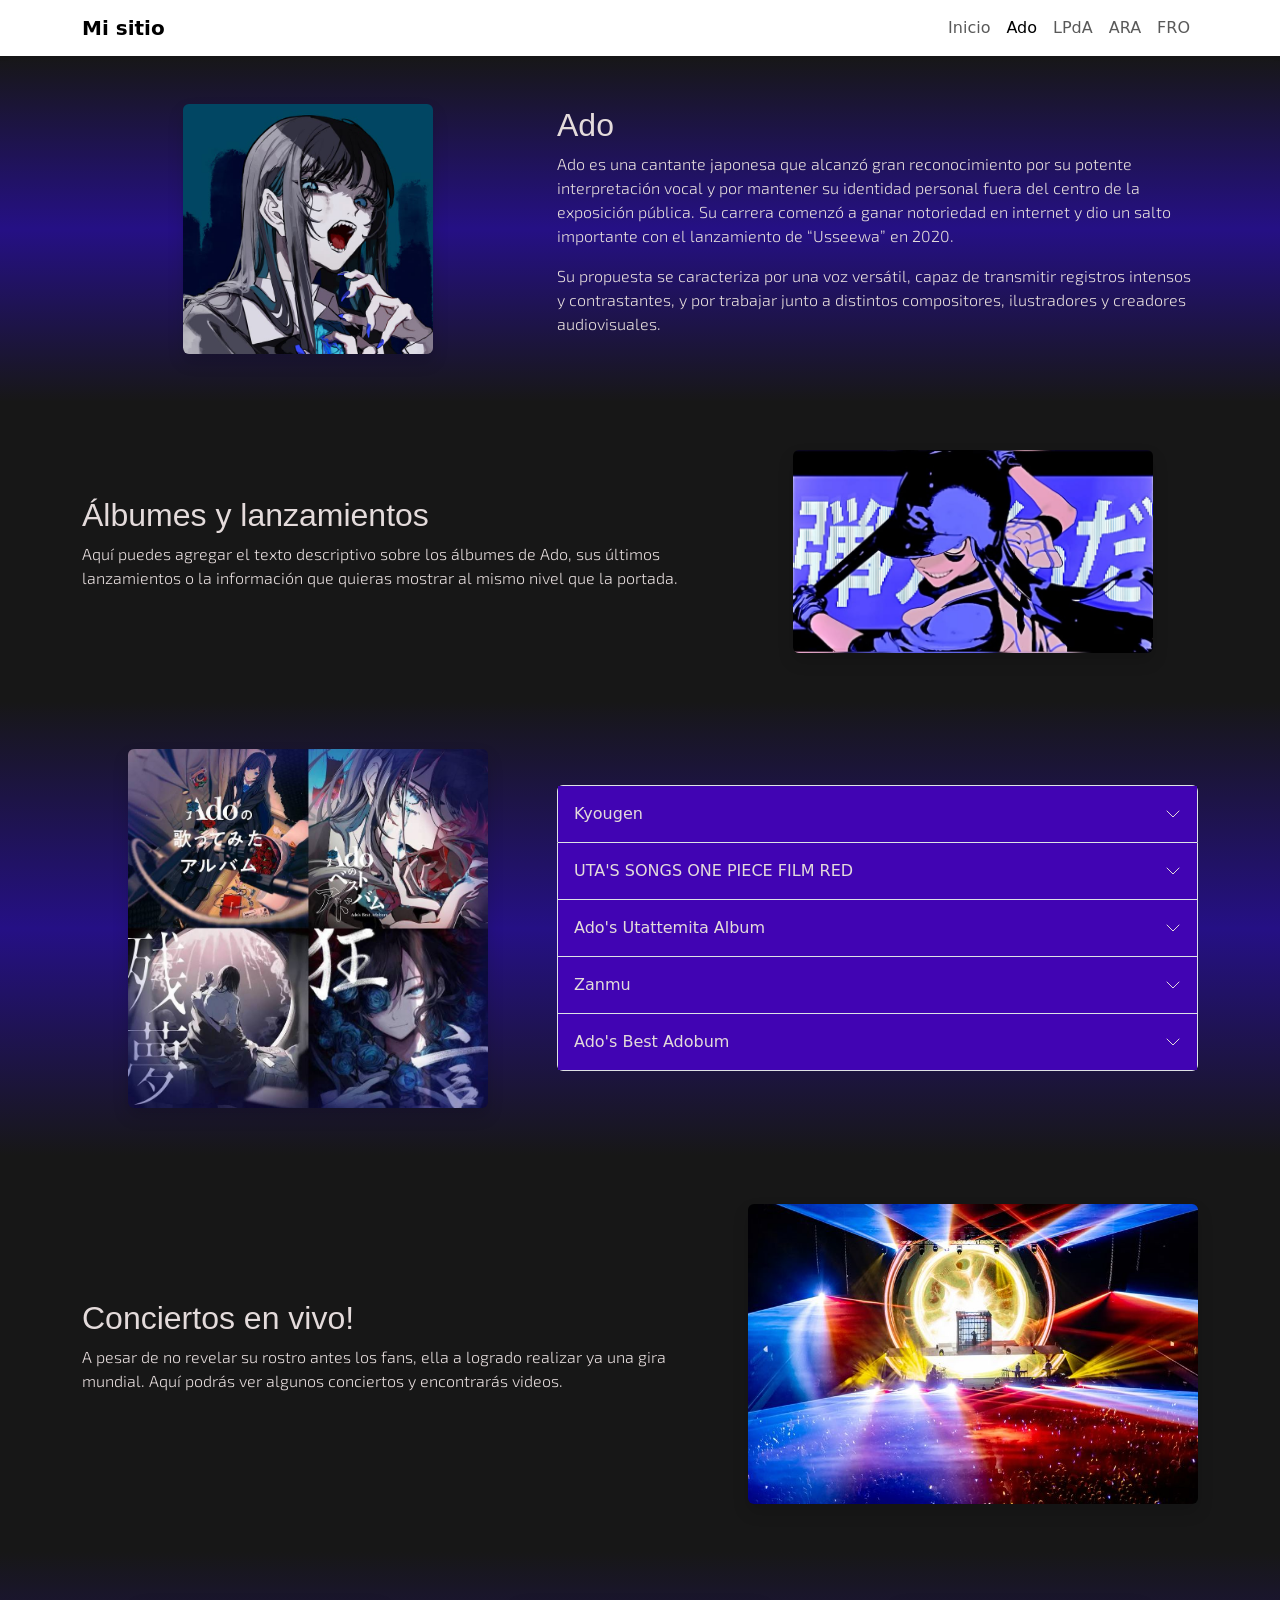
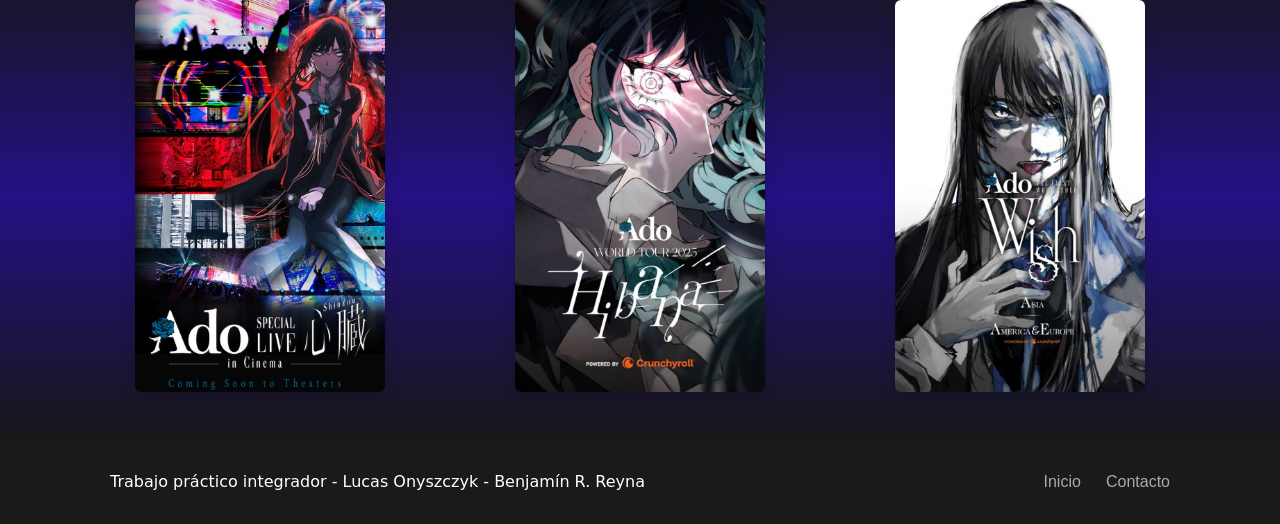
==== paginas/tema1.html @ 7d5d267f "footer bbh" ====
<!DOCTYPE html>
<html lang="es">
<head>
    <meta charset="UTF-8">
    <meta name="viewport" content="width=device-width, initial-scale=1.0">
    <title>Ado</title>
    <link href="https://cdn.jsdelivr.net/npm/bootstrap@5.3.8/dist/css/bootstrap.min.css" rel="stylesheet" integrity="sha384-sRIl4kxILFvY47J16cr9ZwB07vP4J8+LH7qKQnuqkuIAvNWLzeN8tE5YBujZqJLB" crossorigin="anonymous">
    <link rel="stylesheet" href="../assets/style.css">
    <link rel="preconnect" href="https://fonts.googleapis.com">
<link rel="preconnect" href="https://fonts.gstatic.com" crossorigin>
<link href="https://fonts.googleapis.com/css2?family=BBH+Bogle&family=Exo+2:ital,wght@0,100..900;1,100..900&display=swap" rel="stylesheet">
</head>

<body class="tema1">

    <header>
        <nav class="navbar navbar-expand-lg navbar-light bg-white shadow-sm">
            <div class="container">

                <a class="navbar-brand fw-bold" href="../index.html">
                    Mi sitio
                </a>

                <button class="navbar-toggler" type="button"
                    data-bs-toggle="collapse"
                    data-bs-target="#navbarPrincipal"
                    aria-controls="navbarPrincipal"
                    aria-expanded="false"
                    aria-label="Abrir navegación">
                    <span class="navbar-toggler-icon"></span>
                </button>

                <div class="collapse navbar-collapse" id="navbarPrincipal">
                    <ul class="navbar-nav ms-auto">
                        <li class="nav-item">
                            <a class="nav-link" href="../index.html">Inicio</a>
                        </li>
                        <li class="nav-item">
                            <a class="nav-link active" href="tema1.html">Ado</a>
                        </li>
                        <li class="nav-item">
                            <a class="nav-link" href="tema2.html">LPdA</a>
                        </li>
                        <li class="nav-item">
                            <a class="nav-link" href="tema3.html">ARA</a>
                        </li>
                        <li class="nav-item">
                            <a class="nav-link" href="tema4.html">FRO</a>
                        </li>
                    </ul>
                </div>

            </div>
        </nav>
    </header>

    <main>

        <div class="fondo-azul">
            <div class="container py-5">
                <div class="row align-items-center">

                    <div class="col-lg-5 text-center mb-4 mb-lg-0">
                        <img src="../assets/img/pavo.jpg" width="250" height="250" alt="Ado ícono" class="img-fluid rounded shadow">
                    </div>

                    <div class="col-lg-7">
                        <div class="content-panel">
                            <h2 class="bbh">Ado</h2>
                            <p class="exo-2">Ado es una cantante japonesa que alcanzó gran reconocimiento por su potente interpretación vocal y por mantener su identidad personal fuera del centro de la exposición pública. Su carrera comenzó a ganar notoriedad en internet y dio un salto importante con el lanzamiento de “Usseewa” en 2020.</p>
                            <p class="exo-2">Su propuesta se caracteriza por una voz versátil, capaz de transmitir registros intensos y contrastantes, y por trabajar junto a distintos compositores, ilustradores y creadores audiovisuales.</p>
                        </div>
                    </div>

                </div>
            </div>
        </div>

        <div class="fondo-negro">
            <div class="container py-5">
                <div class="row align-items-center">

                    <div class="col-lg-7 mb-4 mb-lg-0">
                        <div class="content-panel">
                            <h2 class="bbh">Álbumes y lanzamientos</h2>
                            <p class="exo-2">Aquí puedes agregar el texto descriptivo sobre los álbumes de Ado, sus últimos lanzamientos o la información que quieras mostrar al mismo nivel que la portada.</p>
                        </div>
                    </div>

                    <div class="col-lg-5 text-center">
                        <img src="../assets/img/readymade.jpg" width="360" height="340" alt="Ado ícono" class="img-fluid rounded shadow">
                    </div>

                </div>
            </div>
        </div>

                <div class="fondo-azul">
            <div class="container py-5">
                <div class="row align-items-center justify-content-center">
                    

                    <div class="col-lg-5 text-center mb-4 mb-lg-0">
                        <img src="../assets/img/sesenta.jpg" width="360" height="340" alt="Portada de Álbumes" class="img-fluid rounded shadow">
                    </div>

                    <div class="col-lg-7">
                        <div class="accordion">

                            <details class="accordion-item" name="accordionExample">
                                <summary class="accordion-header">
                                    Kyougen
                                    <svg class="accordion-icon" xmlns="http://w3.org" viewBox="0 0 16 16" fill="none" stroke="currentColor" stroke-linecap="round" stroke-linejoin="round"><path d="m2 5 6 6 6-6"/></svg>
                                </summary>
                                <div class="accordion-body">
                                    <strong>26 de enero de 2022</strong> Este fue el primer álbum de estudio lanzado por ella. Incluye grandes éxitos globales como «Usseewa», «Odo», «Gira Gira» y «Asura-chan».
                                    <a href="https://sp.universal-music.co.jp/ado/kyogen/"> Ir al sitio oficial </a>
                                </div>
                            </details>

                            <details class="accordion-item" name="accordionExample">
                                <summary class="accordion-header">
                                    UTA'S SONGS ONE PIECE FILM RED
                                    <svg class="accordion-icon" xmlns="http://w3.org" viewBox="0 0 16 16" fill="none" stroke="currentColor" stroke-linecap="round" stroke-linejoin="round"><path d="m2 5 6 6 6-6"/></svg>
                                </summary>
                                <div class="accordion-body">
                                    <strong>10 de agosto de 2022</strong> Álbum de banda sonora de la película One Piece Film Red, donde Ado le da voz musical al personaje de Uta. Incluye éxitos como «New Genesis», «I'm Invincible» and «Backlight».
                                    <a href="https://sp.universal-music.co.jp/ado/uta-no-uta/">Ver más</a>
                                </div>
                            </details>

                            <details class="accordion-item" name="accordionExample">
                                <summary class="accordion-header">
                                    Ado's Utattemita Album
                                    <svg class="accordion-icon" xmlns="http://w3.org" viewBox="0 0 16 16" fill="none" stroke="currentColor" stroke-linecap="round" stroke-linejoin="round"><path d="m2 5 6 6 6-6"/></svg>
                                </summary>
                                <div class="accordion-body">
                                    <strong>13 de diciembre de 2023</strong> Su primer álbum dedicado por completo a covers de canciones famosas y de Vocaloid elegidas por sus fans. Incluye reversiones de temas como «Unravel», «Buriki no Dance» y «Kamisama Hajimemashita».
                                    <a href="https://universal-music.co.jp">Ver más</a>
                                </div>
                            </details>

                            <details class="accordion-item" name="accordionExample">
                                <summary class="accordion-header">
                                    Zanmu
                                    <svg class="accordion-icon" xmlns="http://w3.org" viewBox="0 0 16 16" fill="none" stroke="currentColor" stroke-linecap="round" stroke-linejoin="round"><path d="m2 5 6 6 6-6"/></svg>
                                </summary>
                                <div class="accordion-body">
                                    <strong>10 de julio de 2024</strong> El esperado segundo álbum de estudio original de Ado de larga duración. Reúne canciones muy populares de sus últimos años como «Show», «Kura Kura», «Dignity» and «Value».
                                    <a href="https://sp.universal-music.co.jp/ado/zanmu/">Ver más</a>
                                </div>
                            </details>

                            <details class="accordion-item" name="accordionExample">
                                <summary class="accordion-header">
                                    Ado's Best Adobum
                                    <svg class="accordion-icon" xmlns="http://w3.org" viewBox="0 0 16 16" fill="none" stroke="currentColor" stroke-linecap="round" stroke-linejoin="round"><path d="m2 5 6 6 6-6"/></svg>
                                </summary>
                                <div class="accordion-body">
                                    Aquí podés escribir la descripción correspondiente para este recopilatorio o lanzamiento especial de Ado.
                                </div>
                            </details>

                        </div>
                    </div>

                </div>
            </div>
        </div>

        <div class="fondo-negro">
            <div class="container py-5">
                <div class="row align-items-center">

                    <div class="col-lg-7 mb-4 mb-lg-0">
                        <div class="content-panel">
                            <h2 class="bbh">Conciertos en vivo!</h2>
                            <p class="exo-2">A pesar de no revelar su rostro antes los fans, ella a logrado realizar ya una gira mundial. Aquí podrás ver algunos conciertos y encontrarás videos.</p>
                        </div>
                    </div>

                    <div class="col-lg-5 text-center">
                        <img src="../assets/img/ado-ba.jpg" width="450" height="400" alt="Ado ícono" class="img-fluid rounded shadow">
                    </div>

                </div>
            </div>
        </div>

        <div class="fondo-azul">
            <div class="container py-5">
                <div class="row align-items-center">

                    <div class="col-lg-4 text-center mb-4 mb-lg-0">
                        <a href="https://www.youtube.com/watch?v=C4Nsn8SzT7Q&list=RDC4Nsn8SzT7Q&start_radio=1" target="_blank"><img src="../assets/img/shinzou.jpg" alt="Portada álbum Wish" width="250" height="250" class="img-fluid rounded shadow"> </a>
                    </div>
                    <div class="col-lg-4 text-center mb-4 mb-lg-0">
                                    <a href="https://www.youtube.com/watch?v=JiaSnWfuDoo&list=RDJiaSnWfuDoo&start_radio=1" target="_blank"><img src="../assets/img/hibana2.jpg" alt="Portada álbum Hibana" width="250" height="250" class="img-fluid rounded shadow"> </a>
                    </div>
                    <div class="col-lg-4 text-center mb-4 mb-lg-0">
                        <a href="https://www.youtube.com/watch?v=CJAks0ngEzo&list=RDCJAks0ngEzo&start_radio=1" target="_blank"><img src="../assets/img/wish2.jpg" alt="Portada álbum Wish" width="250" height="250" class="img-fluid rounded shadow"> </a>
                    </div>
                    

                </div>
            </div>
        </div>
    <footer class="mi-footer">
        <div class="container">
            <div class="footer-contenido">
                <p class="mb-0">Trabajo práctico integrador - Lucas Onyszczyk - Benjamín R. Reyna</p>

                <nav class="footer-enlaces">
                    <a class="bbh" href="#">Inicio</a>

                    <a class="bbh" href="#infoContacto" data-bs-toggle="collapse" role="button" aria-expanded="false" aria-controls="infoContacto">
                        Contacto
                    </a>

                    <div class="collapse" id="infoContacto">
                        <div class="d-flex flex-column gap-1 mt-2">
                            <a href="https://mail.google.com/mail/?view=cm&to=bramirezreyna@alumno.huergo.edu.ar">📧 Benjamin Ramirez Reyna</a>
                            <a href="https://mail.google.com/mail/?view=cm&to=lonyszczyk@alumno.huergo.edu.ar">📧 Lucas Onyszczyk</a>
                        </div>
                    </div>
                </nav>
            </div>
        </div>
    </footer>

    <script src="https://cdn.jsdelivr.net/npm/bootstrap@5.3.8/dist/js/bootstrap.bundle.min.js" integrity="sha384-FKyoEForCGlyvwx9Hj09JcYn3nv7wiPVlz7YYwJrWVcXK/BmnVDxM+D2scQbITxI" crossorigin="anonymous"></script>

</body>
</html>
---- assets/style.css ----
body {
    margin: 0;
    min-height: 100vh;
    background-color: #251085;
}
body.tema1 {
  background: linear-gradient(to bottom, #251085, #1a1a1a);
  background-attachment: fixed;
  min-height: 100vh;
  color: #e4dbdb;
}

.fondo-azul {
    background: linear-gradient(to bottom, #171717, #251085, #171717);
}

.fondo-negro {
    background-color: #171717;
}

.fondo-rojo {
  background-color: rgb(190, 12, 12);
}



body.tema2 {
  background: linear-gradient(to bottom, #d8b52e, #1a1a1a);
  background-attachment: fixed;
  min-height: 100vh;
  color: #e4dbdb;
}

.tema2 .fondo-amarillo {
    background: linear-gradient(to bottom, #3e85e2, #a8a7a7);
}

.tema2 .fondo-negro {
    background-color: #3c6277;
}

body.tema3 {
  margin: 0;
  min-height: 100vh;
  background: linear-gradient(to bottom, #1a2fc4, #1a1a1a);
  background-attachment: fixed;
  color: #e4dbdb;
}
 
body.tema3 main section {
  padding: 4rem 0;
}
 
body.tema3 h1,
body.tema3 h2 {
  color: #ffffff;
  font-weight: 700;
}
 
body.tema3 main img {
  width: 100%;
  border-radius: 12px;
  box-shadow: 0 8px 24px rgba(0, 0, 0, 0.5);
}
 
body.tema3 li {
  margin-bottom: 0.75rem;
}
 
body.tema3 small {
  color: #b8bde6;
}
 
body.tema3 .btn-ara {
  background-color: #e5252d;
  color: #ffffff;
  border: none;
}
 
body.tema3 .btn-ara:hover {
  background-color: #ff4d55;
  color: #ffffff;
}
body.tema4 {
    margin: 0;
    min-height: 100vh;
    background-color: #2c2380;
}

.mi-footer {
  background-color: #1a1a1a;
  color: #ffffff;
  padding: 30px 0;
  width: 100%;
}


.mi-footer .container {
  max-width: 1100px;
  margin: 0 auto;
  padding: 0 20px;
}


.footer-contenido {
  display: flex;
  justify-content: space-between;
  align-items: center;
  flex-wrap: wrap;
  gap: 15px;
}


.footer-enlaces a {
  color: #aaaaaa; 
  text-decoration: none;
  margin-left: 20px;
  transition: color 0.3s ease; 
}


.footer-enlaces a:hover {
  color: #ff6b6b; 
}

.accordion-icon {
  width: 16px;   /* Evita que se estire por toda la pantalla */
  height: 16px;
  display: inline-block;
  vertical-align: middle;
  margin-left: auto; /* Mueve la flecha hacia el extremo derecho */
}

/* Opcional: Para que el header del acordeón quede alineado y prolijo */
.accordion-header {
  display: flex;
  justify-content: space-between;
  align-items: center;
  padding: 1rem;
  cursor: pointer;
  user-select: none;
  color:#e4dbdb;
  background-color: #4104b3;
}

.card-img-top {
  width: 100%;
  aspect-ratio: 1 / 1;  
  object-fit: cover;      
  object-position: center 30%; 
}


.bbh {
  font-family: "BBH Bogle", sans-serif;
  font-weight: 400;
  font-style: normal;
}

.exo-2 {
  font-family: "Exo 2", sans-serif;
  font-optical-sizing: auto;
  font-weight: 300;
  font-style: normal;
}
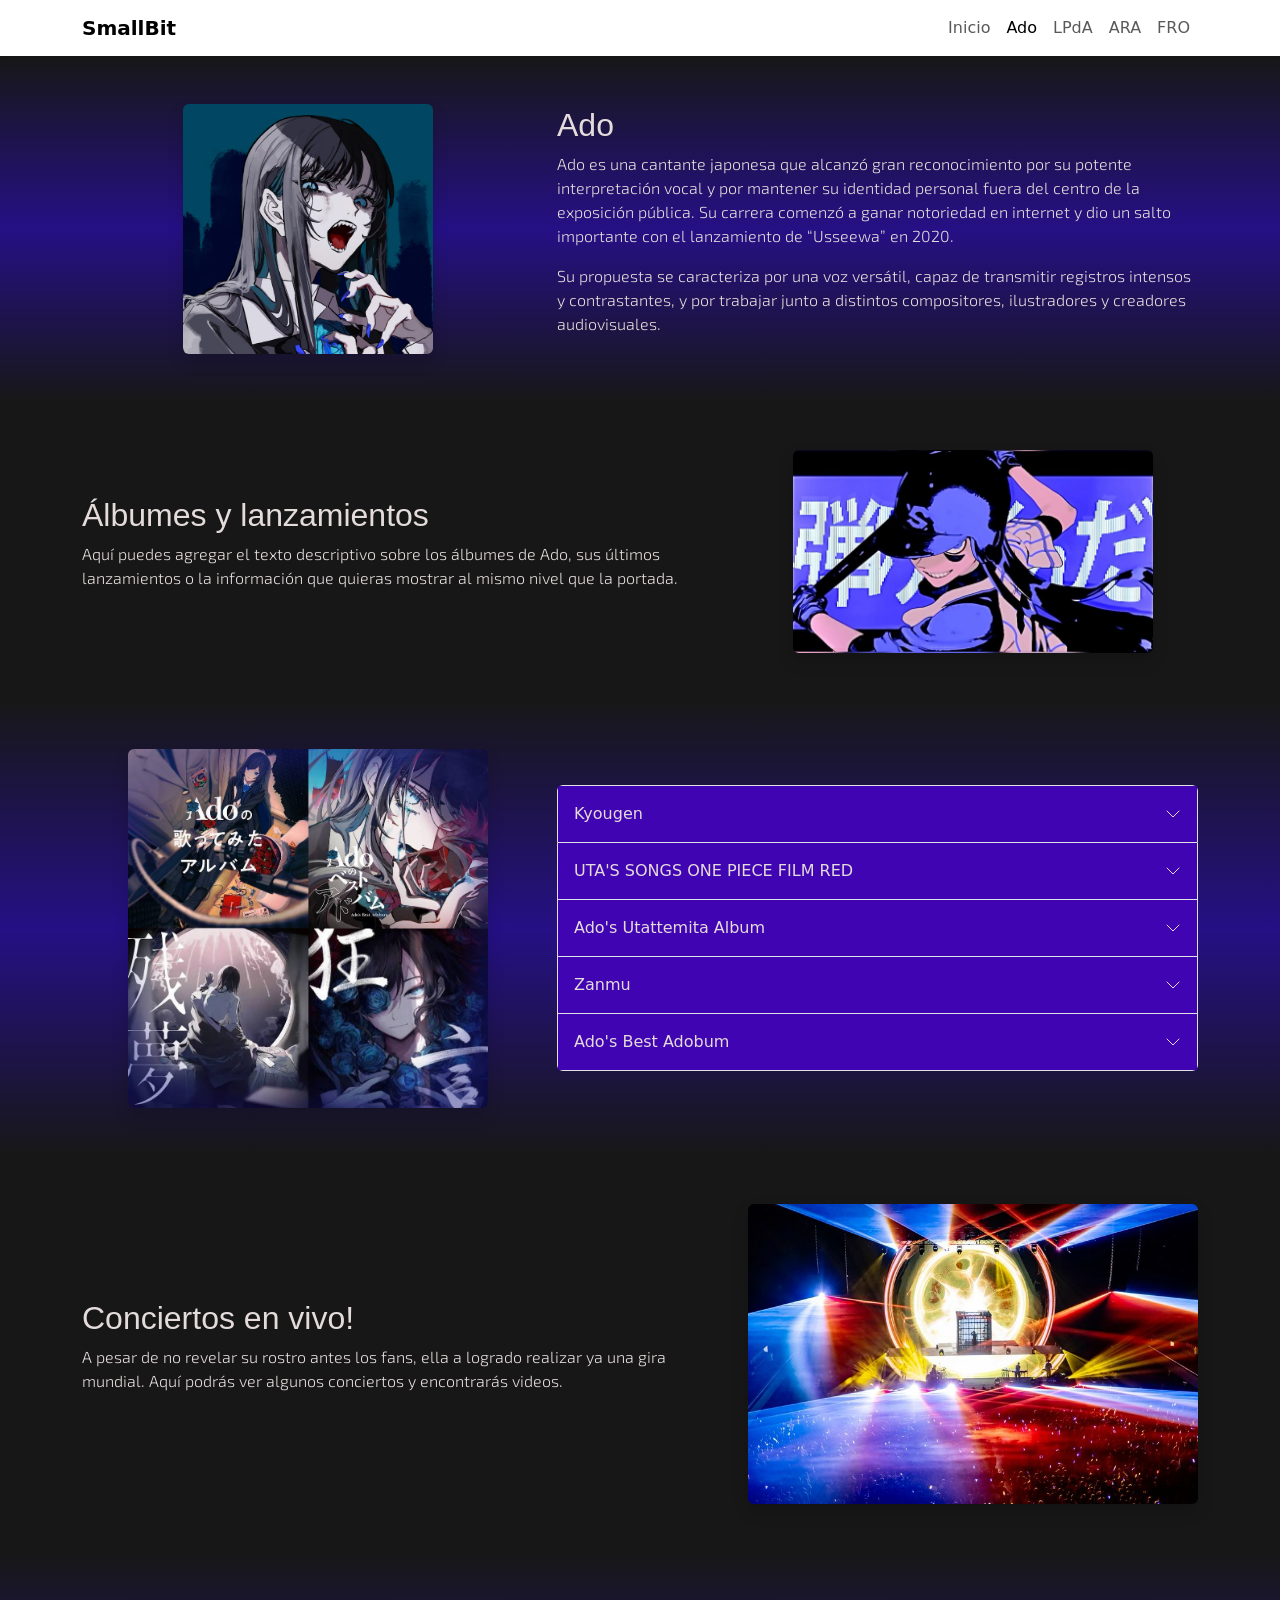
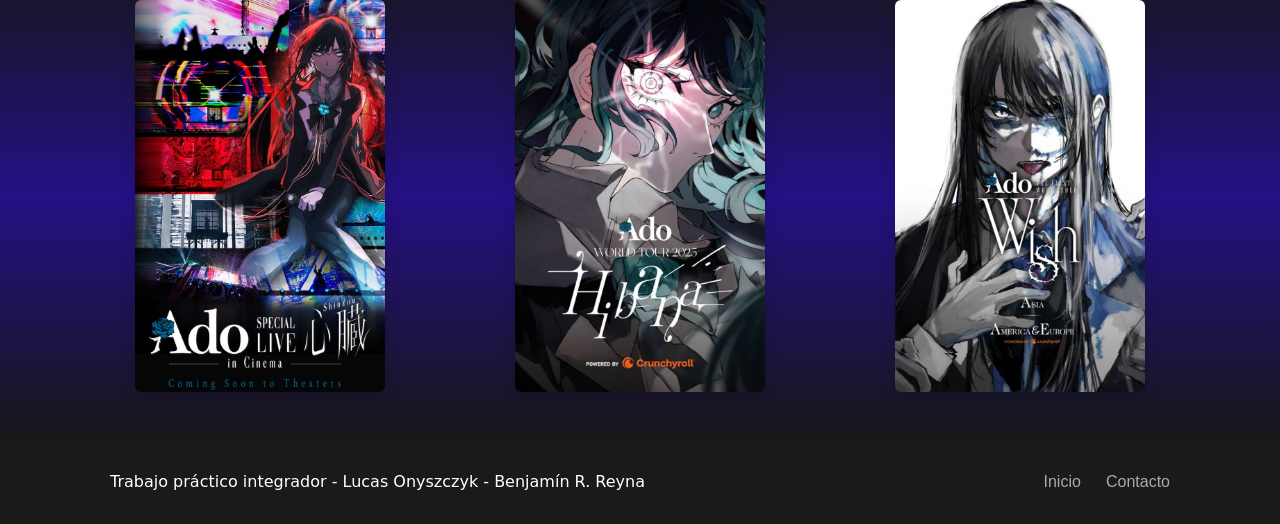
==== commit 92e2dd19: "SmallBit" ====
--- a/paginas/tema1.html
+++ b/paginas/tema1.html
@@ -19,7 +19,7 @@
             <div class="container">
 
                 <a class="navbar-brand fw-bold" href="../index.html">
-                    Mi sitio
+                    SmallBit
                 </a>
 
                 <button class="navbar-toggler" type="button"
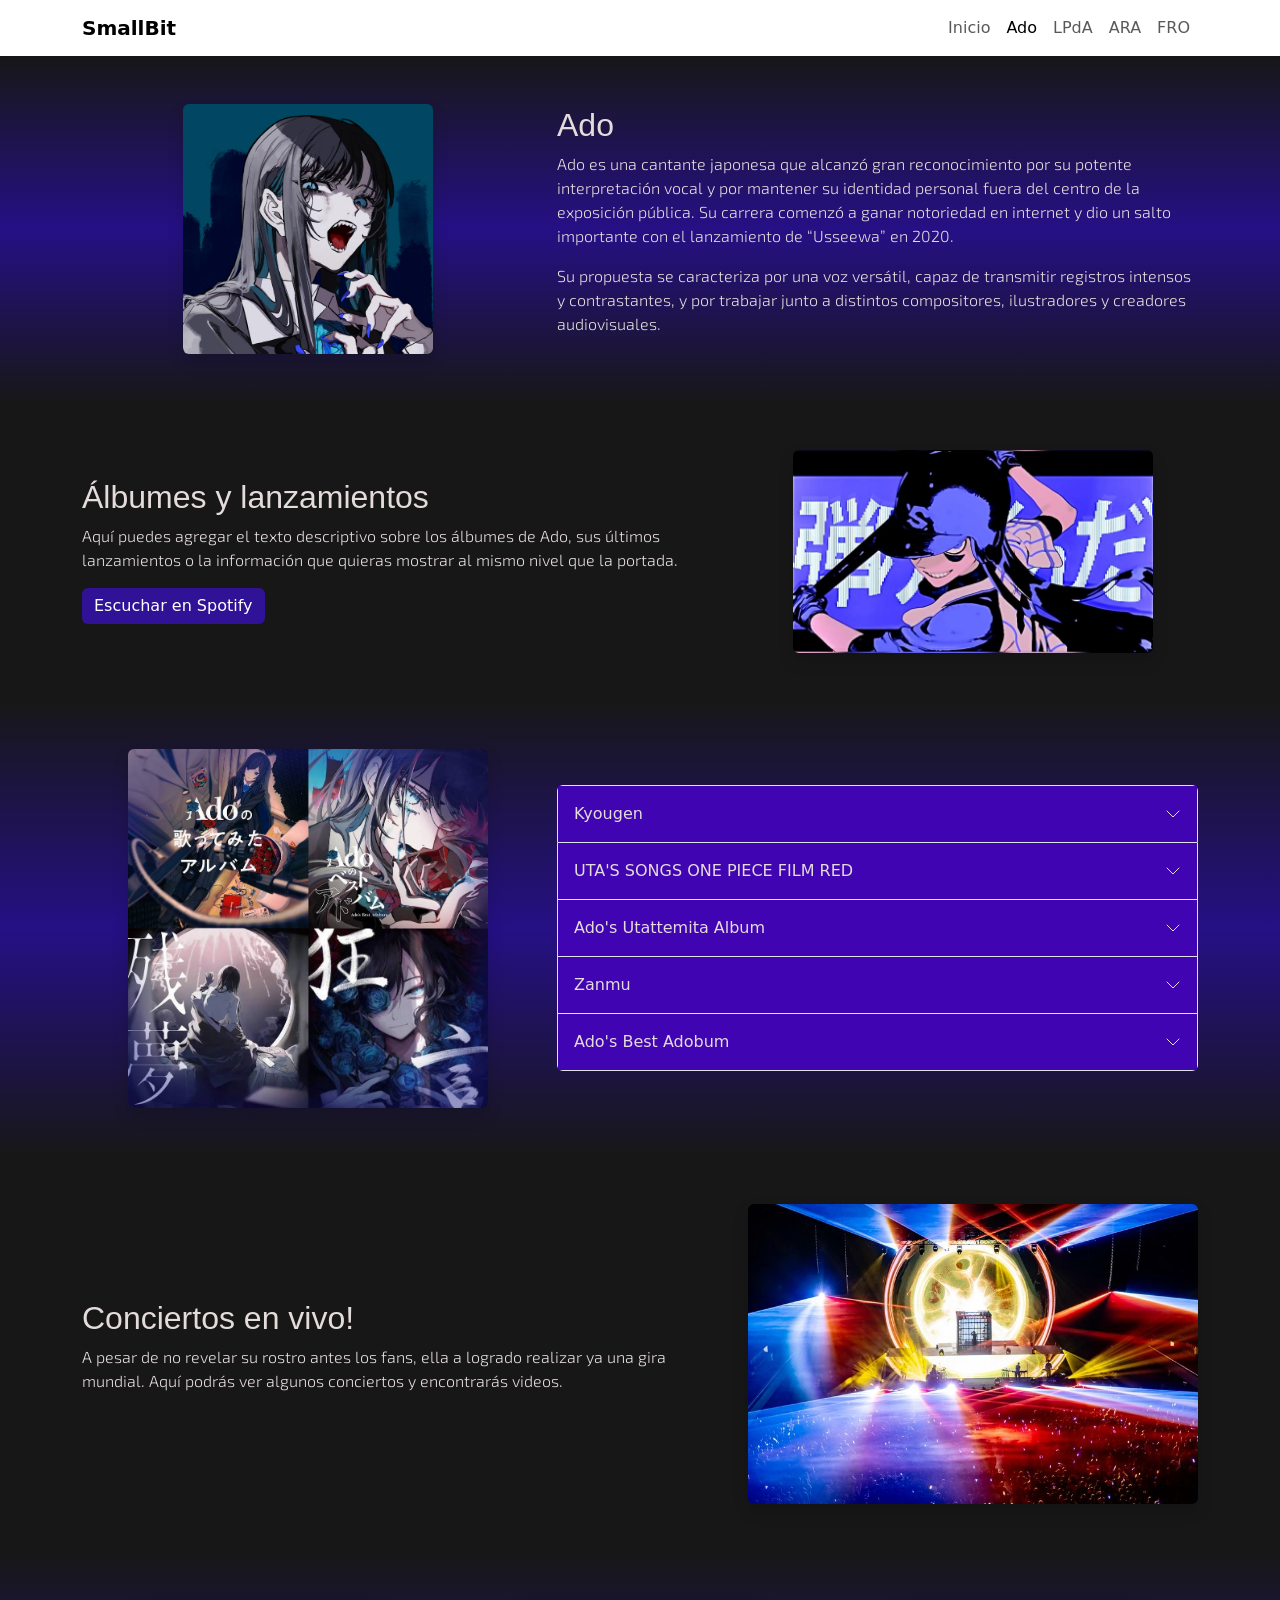
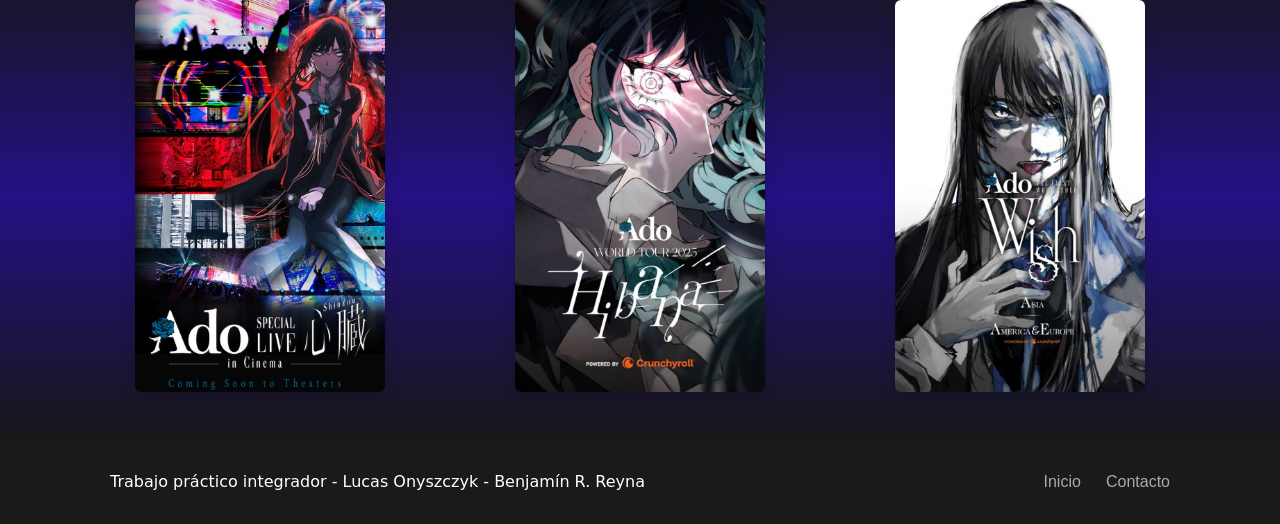
==== commit 552e7802: "spotify artistas" ====
--- a/paginas/tema1.html
+++ b/paginas/tema1.html
@@ -85,6 +85,7 @@
                         <div class="content-panel">
                             <h2 class="bbh">Álbumes y lanzamientos</h2>
                             <p class="exo-2">Aquí puedes agregar el texto descriptivo sobre los álbumes de Ado, sus últimos lanzamientos o la información que quieras mostrar al mismo nivel que la portada.</p>
+                            <a class="btn btn-ado" href="https://open.spotify.com/intl-es/artist/6mEQK9m2krja6X1cfsAjfl" target="_blank" rel="noopener">Escuchar en Spotify</a>
                         </div>
                     </div>
 
--- a/assets/style.css
+++ b/assets/style.css
@@ -9,6 +9,11 @@
   background-attachment: fixed;
   min-height: 100vh;
   color: #e4dbdb;
+}
+.btn-ado {
+  background-color: #2f1296;
+  color: #ffffff;
+  border: none;
 }
 
 .fondo-azul {
@@ -39,7 +44,11 @@
 .tema2 .fondo-negro {
     background-color: #3c6277;
 }
-
+.btn-lpda {
+  background-color: #996d0e;
+  color: #ffffff;
+  border: none;
+}
 body.tema3 {
   margin: 0;
   min-height: 100vh;
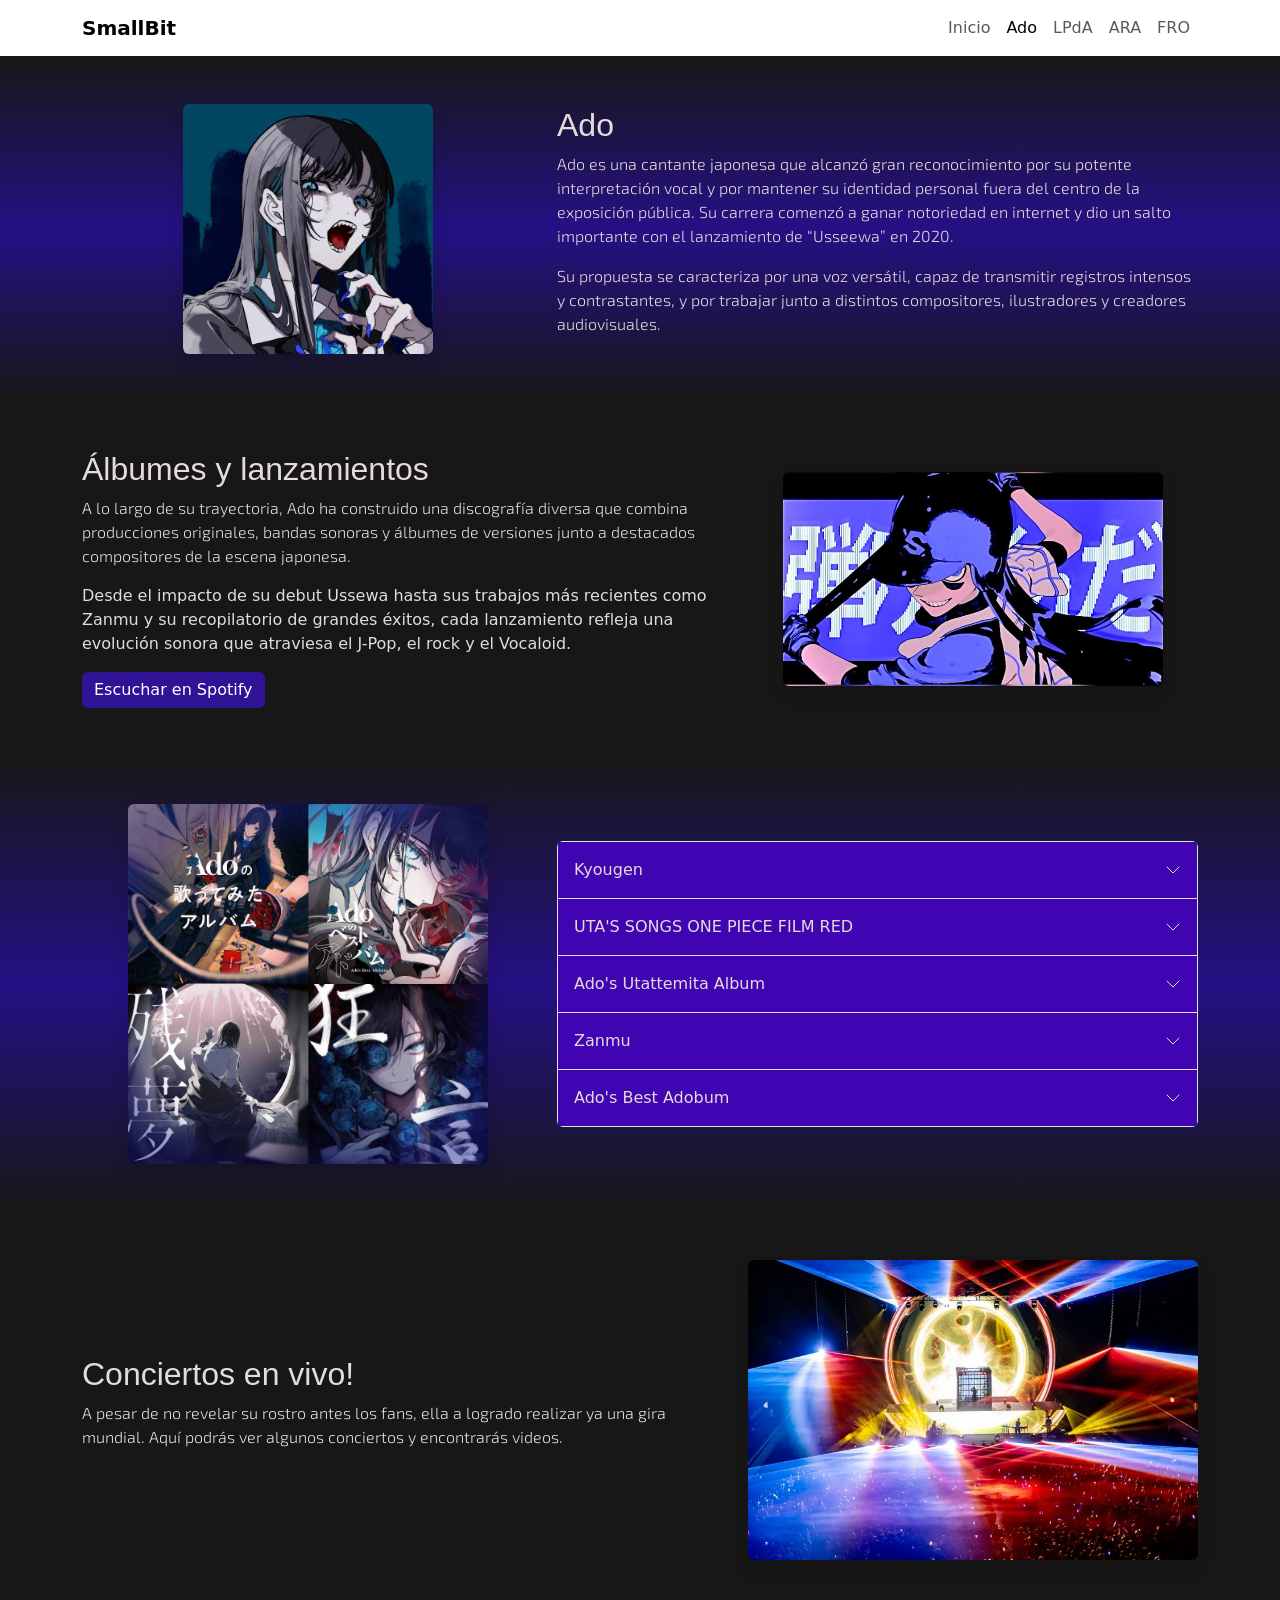
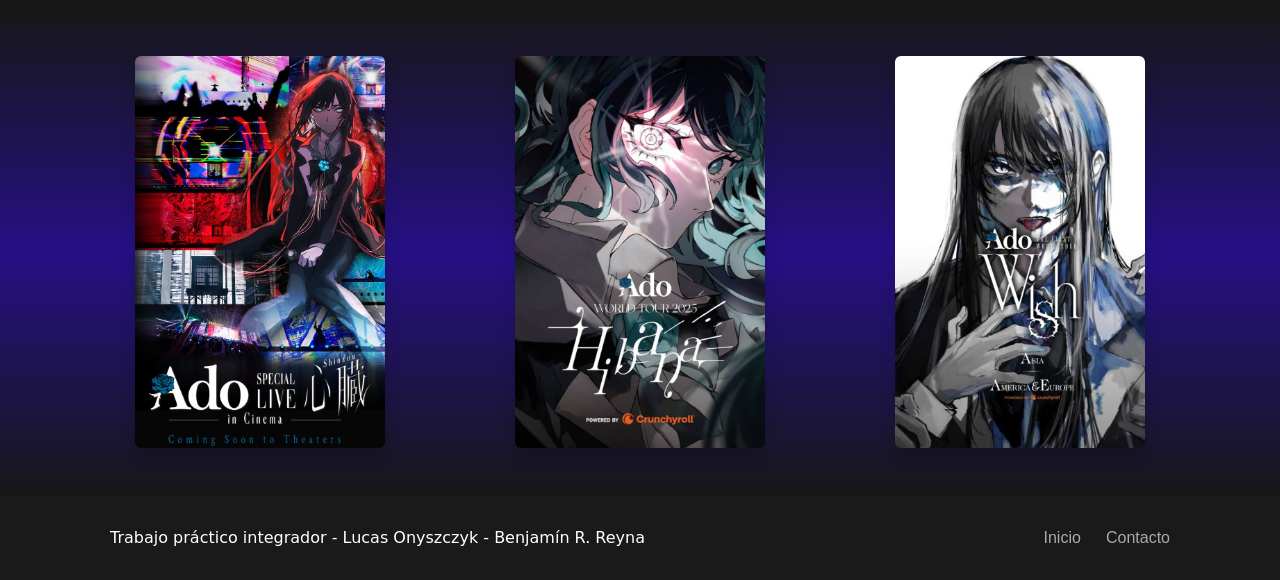
==== commit e92e400b: "dsdsd" ====
--- a/paginas/tema1.html
+++ b/paginas/tema1.html
@@ -84,13 +84,14 @@
                     <div class="col-lg-7 mb-4 mb-lg-0">
                         <div class="content-panel">
                             <h2 class="bbh">Álbumes y lanzamientos</h2>
-                            <p class="exo-2">Aquí puedes agregar el texto descriptivo sobre los álbumes de Ado, sus últimos lanzamientos o la información que quieras mostrar al mismo nivel que la portada.</p>
+                            <p class="exo-2">A lo largo de su trayectoria, Ado ha construido una discografía diversa que combina producciones originales, bandas sonoras y álbumes de versiones junto a destacados compositores de la escena japonesa.</p>
+                                <p>Desde el impacto de su debut Ussewa hasta sus trabajos más recientes como Zanmu y su recopilatorio de grandes éxitos, cada lanzamiento refleja una evolución sonora que atraviesa el J-Pop, el rock y el Vocaloid.</p>
                             <a class="btn btn-ado" href="https://open.spotify.com/intl-es/artist/6mEQK9m2krja6X1cfsAjfl" target="_blank" rel="noopener">Escuchar en Spotify</a>
                         </div>
                     </div>
 
                     <div class="col-lg-5 text-center">
-                        <img src="../assets/img/readymade.jpg" width="360" height="340" alt="Ado ícono" class="img-fluid rounded shadow">
+                        <img src="../assets/img/readymade.jpg" width="380" height="360" alt="Ado ícono" class="img-fluid rounded shadow">
                     </div>
 
                 </div>
